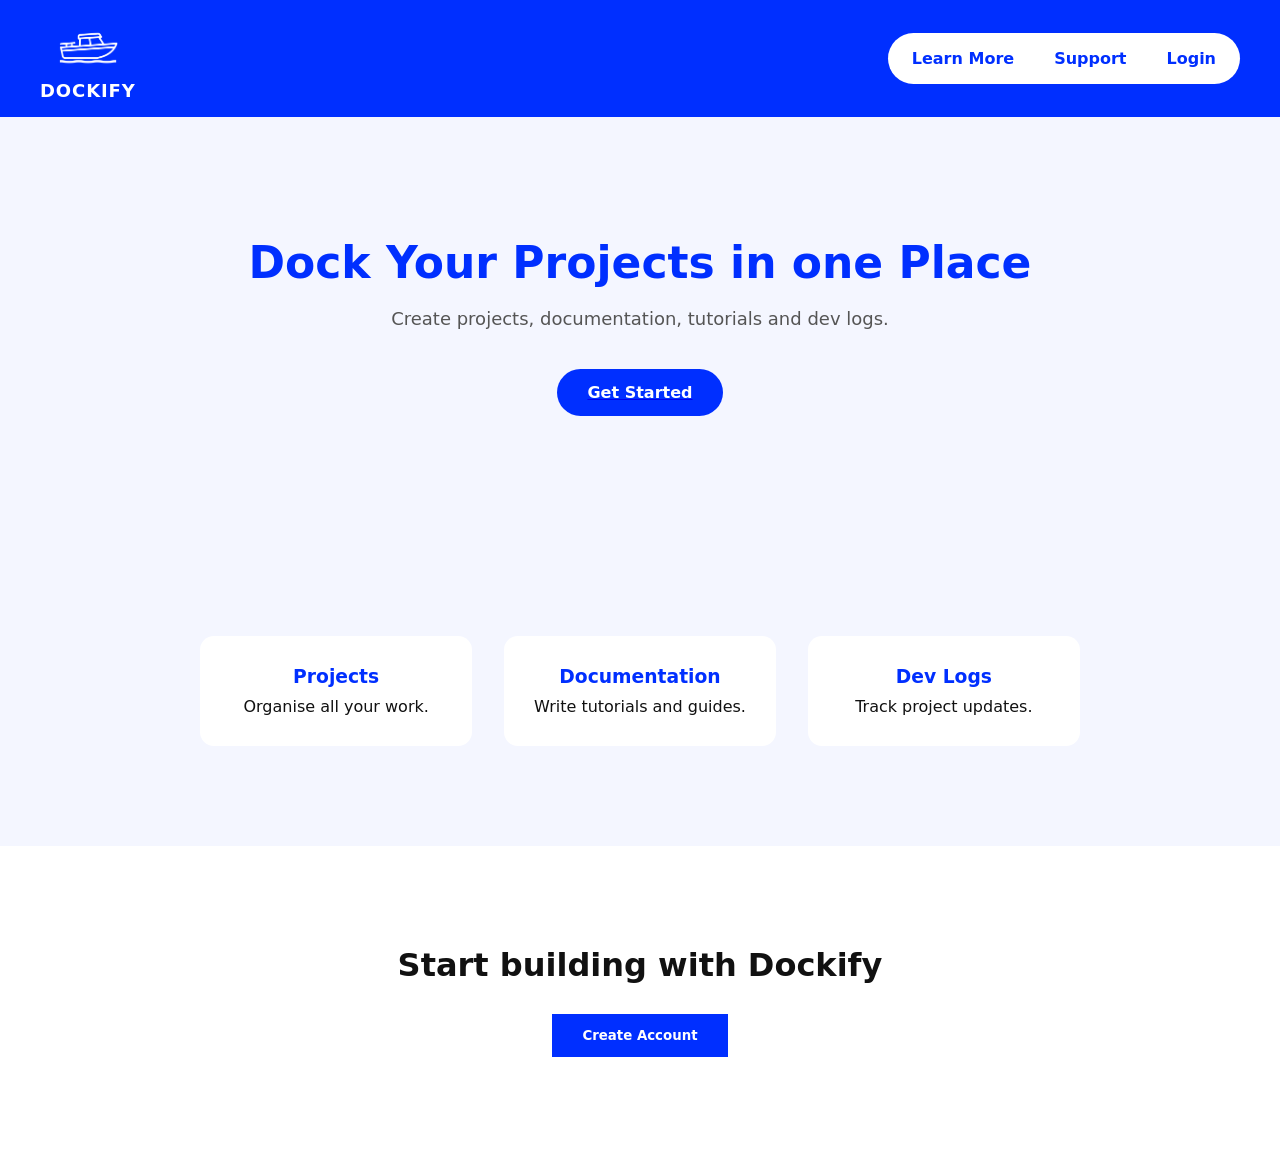
==== index.html @ 8f6afcda "Update index.html" ====
<!DOCTYPE html>
<html lang="en">
<head>
   <title>Home | Dockify</title>
    <meta charset="UTF-8">
    <link rel="stylesheet" href="../mixed.css">
    <script src="../scripts.js" defer></script>
    <link rel="icon" href="../media/favicon.png" type="image/x-icon">
    <meta name="viewport" content="width=device-width, initial-scale=1.0">
    <meta property="og:title" content="Home | Dockify" />
    <meta property="og:description" content="Dockify is an all in one platform to create docs, update logs & more!" />
    <meta property="og:image" src="../meida/favicon.png" />
    <meta name="theme-color" content="#002fff">
</head>
<body>

<header class="header">

<div class="logo">
<img src="../media/logo.png">
<div class="logo-text">DOCKIFY</div>
</div>

<nav class="nav">
<a href="https://dockiffy.netlify.app/learn-more">Learn More</a>
<a href="https://dockiffy.netlify.app/support">Support</a>
<a href="https://dockiffy.netlify.app/login">Login</a>
</nav>

</header>


<section class="hero">

<h1>Dock Your Projects in one Place</h1>

<p>Create projects, documentation, tutorials and dev logs.</p>

<a href="https://dockiffy.netlify.app/login"><div>Get Started</div></a>

</section>


<section class="features">

<div class="feature">
<h3>Projects</h3>
<p>Organise all your work.</p>
</div>

<div class="feature">
<h3>Documentation</h3>
<p>Write tutorials and guides.</p>
</div>

<div class="feature">
<h3>Dev Logs</h3>
<p>Track project updates.</p>
</div>

</section>


<section class="cta">

<h2>Start building with Dockify</h2>

<button>Create Account</button>

</section>
</body>
</html>
---- mixed.css ----
* {
  margin: 0;
  padding: 0;
  box-sizing: border-box;
  font-family: system-ui;
  transition: all .25s ease;
}

body {
  min-height: 100vh;
  display: flex;
  flex-direction: column;
  background: #f4f6ff;
  color: #111;
}

/* HEADER */

.header {
  display: flex;
  justify-content: space-between;
  align-items: center;
  padding: 16px 40px;
  background: #002fff;
  animation: headerLoad .6s ease forwards;
}

/* LOGO */

.logo {
  display: flex;
  flex-direction: column;
  align-items: center;
  gap: 4px;
  color: white;
}

.logo img {
  width: 60px;
}

.logo-text {
  font-size: 18px;
  font-weight: 700;
  letter-spacing: .05em;
}

/* NAVIGATION */

.nav {
  display: flex;
  align-items: stretch;
  gap: 4px;
  padding: 6px;
  background: white;
  border-radius: 40px;
}

/* NAV LINKS */

.nav a {
  display: flex;
  align-items: center;
  justify-content: center;
  padding: 10px 18px;
  font-weight: 600;
  text-decoration: none;
  color: #002fff;
  position: relative;
}

.nav a:hover {
  background: #002fff;
  color: white;
  border-radius: 50px;
}

/*.nav a::after {
  content: "";
  position: absolute;
  inset: -6px;
  border: 3px solid #002fff;
  border-radius: 30px;
  opacity: 0;
  transform: scale(.9);
}

.nav a:hover::after {
  opacity: 1;
  transform: scale(1);
}*/

/* HERO */

.hero {
  display: flex;
  flex-direction: column;
  align-items: center;
  text-align: center;
  padding: 120px 20px;
  max-width: 900px;
  margin: auto;
  animation: fadeUp .8s ease forwards;
}

.hero h1 {
  font-size: 44px;
  margin-bottom: 20px;
  color: #002fff;
}

.hero p {
  max-width: 620px;
  font-size: 18px;
  margin-bottom: 40px;
  color: #555;
}

.hero div {
  backdrop-filter: blur(8px);
  -webkit-backdrop-filter: blur(8px);
  padding: 14px 30px;
  border-radius: 50px;
  background: #002fff;
  color: white;
  font-weight: 600;
  cursor: pointer;
}

/* FEATURES */

.features {
  display: grid;
  grid-template-columns: repeat(3,1fr);
  gap: 32px;
  max-width: 1100px;
  margin: 100px auto;
  padding: 0 20px;
  animation: fadeUp 1s ease forwards;
}

.feature {
  background: white;
  padding: 30px;
  border-radius: 14px;
  text-align: center;
}

.feature h3 {
  margin-bottom: 10px;
  color: #002fff;
}

/* CTA */

.cta {
  padding: 100px 20px;
  text-align: center;
  background: white;
  animation: fadeUp 1.2s ease forwards;
}

.cta h2 {
  font-size: 32px;
  margin-bottom: 30px;
}

.cta button {
  padding: 14px 30px;
  border: none;
  background: #002fff;
  color: white;
  font-weight: 600;
  cursor: pointer;
}

/* FOOTER */

.footer {
  margin-top: auto;
  padding: 40px;
  text-align: center;
  background: #002fff;
  color: white;
}

/* PAGE LOAD */

@keyframes headerLoad {
  from {
    opacity: 0;
    transform: translateY(-40px);
  }
  to {
    opacity: 1;
    transform: translateY(0);
  }
}

@keyframes fadeUp {
  from {
    opacity: 0;
    transform: translateY(30px);
  }
  to {
    opacity: 1;
    transform: translateY(0);
  }
}

/* RESPONSIVE */

@media (max-width: 900px) {
  .features {
    grid-template-columns: 1fr;
  }

  .hero h1 {
    font-size: 34px;
  }
}

@media (max-width: 600px) {
  .nav {
    padding: 4px;
  }

  .nav a {
    padding: 8px 12px;
  }

  .hero {
    padding: 90px 20px;
  }
}
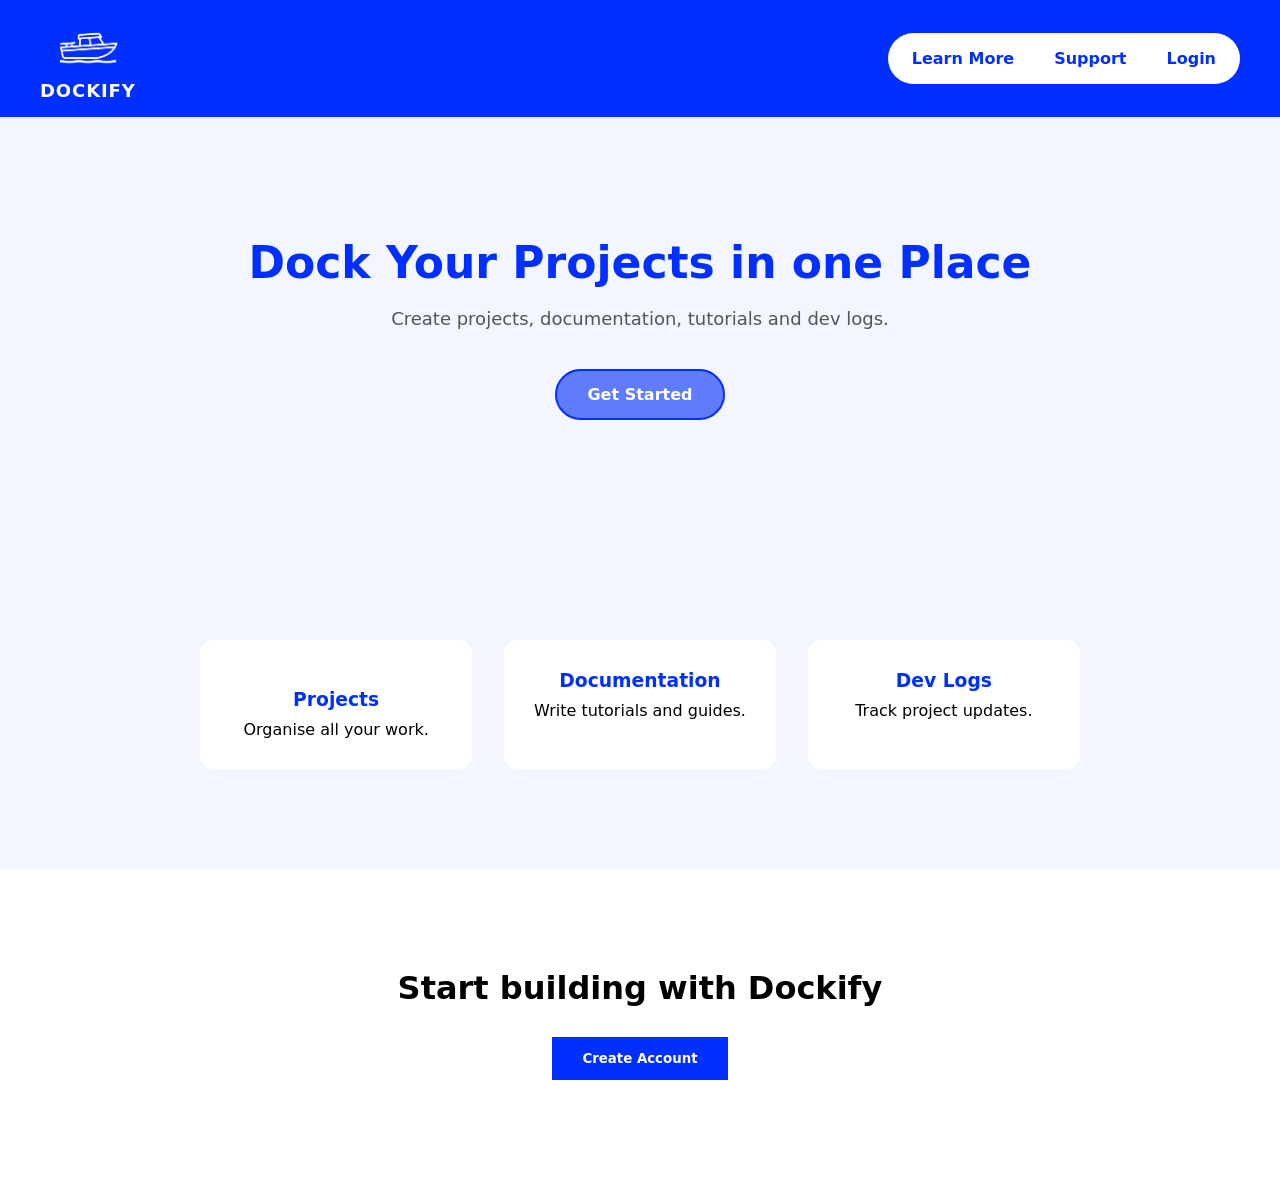
==== commit 5b0d1df4: "Update index.html" ====
--- a/index.html
+++ b/index.html
@@ -9,7 +9,7 @@
     <meta name="viewport" content="width=device-width, initial-scale=1.0">
     <meta property="og:title" content="Home | Dockify" />
     <meta property="og:description" content="Dockify is an all in one platform to create docs, update logs & more!" />
-    <meta property="og:image" src="../meida/favicon.png" />
+    <meta property="og:image" content="https://dockiffy.netlify.app/meida/favicon.png" />
     <meta name="theme-color" content="#002fff">
 </head>
 <body>
@@ -31,20 +31,13 @@
 
 
 <section class="hero">
-
 <h1>Dock Your Projects in one Place</h1>
-
 <p>Create projects, documentation, tutorials and dev logs.</p>
-
-<a href="https://dockiffy.netlify.app/login"><div>Get Started</div></a>
-
+<a href="https://dockiffy.netlify.app/login" class="button">Get Started</a>
 </section>
 
-
 <section class="features">
-
-<div class="feature">
-<h3>Projects</h3>
+<div class="feature"><img src=""><h3>Projects</h3>
 <p>Organise all your work.</p>
 </div>
 
--- a/mixed.css
+++ b/mixed.css
@@ -11,7 +11,7 @@
   display: flex;
   flex-direction: column;
   background: #f4f6ff;
-  color: #111;
+  color: #11111;
 }
 
 /* HEADER */
@@ -75,20 +75,10 @@
   border-radius: 50px;
 }
 
-/*.nav a::after {
-  content: "";
-  position: absolute;
-  inset: -6px;
-  border: 3px solid #002fff;
-  border-radius: 30px;
-  opacity: 0;
-  transform: scale(.9);
-}
-
-.nav a:hover::after {
-  opacity: 1;
-  transform: scale(1);
-}*/
+/*
+.nav a::after { content: ""; position: absolute; inset: -6px; border: 3px solid #002fff; border-radius: 30px; opacity: 0; transform: scale(.9); }
+.nav a:hover::after {o pacity: 1; transform: scale(1); } 
+*/
 
 /* HERO */
 
@@ -116,15 +106,19 @@
   color: #555;
 }
 
-.hero div {
-  backdrop-filter: blur(8px);
-  -webkit-backdrop-filter: blur(8px);
+.button {
+  text-decoration: none;
+  border: 2px solid #002fff;  
   padding: 14px 30px;
   border-radius: 50px;
-  background: #002fff;
+  background: #1e46f8b0;
   color: white;
   font-weight: 600;
   cursor: pointer;
+}
+
+.button:hover {
+
 }
 
 /* FEATURES */
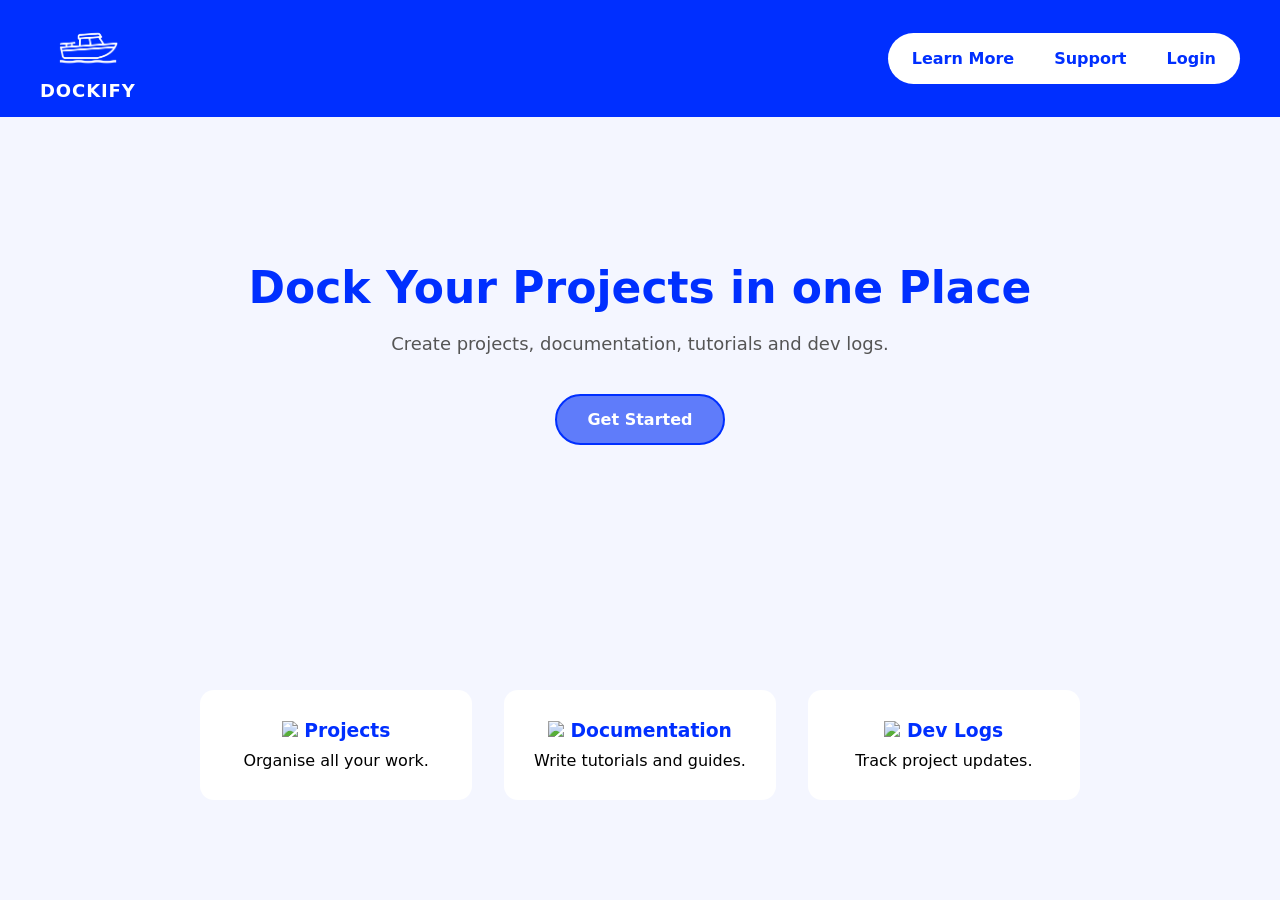
==== commit fe399999: "Update index.html" ====
--- a/index.html
+++ b/index.html
@@ -36,30 +36,25 @@
 <a href="https://dockiffy.netlify.app/login" class="button">Get Started</a>
 </section>
 
+   
 <section class="features">
-<div class="feature"><img src=""><h3>Projects</h3>
-<p>Organise all your work.</p>
-</div>
+<div class="feature"><h3><img src="../media/projects"> Projects</h3>
+<p>Organise all your work.</p></div>
 
-<div class="feature">
-<h3>Documentation</h3>
-<p>Write tutorials and guides.</p>
-</div>
+<div class="feature"><h3><img src="../media/projects"> Documentation</h3>
+<p>Write tutorials and guides.</p></div>
 
-<div class="feature">
-<h3>Dev Logs</h3>
-<p>Track project updates.</p>
-</div>
-
+<div class="feature"><h3><img src="../media/projects"> Dev Logs</h3>
+<p>Track project updates.</p></div>
 </section>
 
 
-<section class="cta">
-
+<!-- <section class="cta">
 <h2>Start building with Dockify</h2>
 
 <button>Create Account</button>
+</section> -->
 
-</section>
+   
 </body>
 </html>
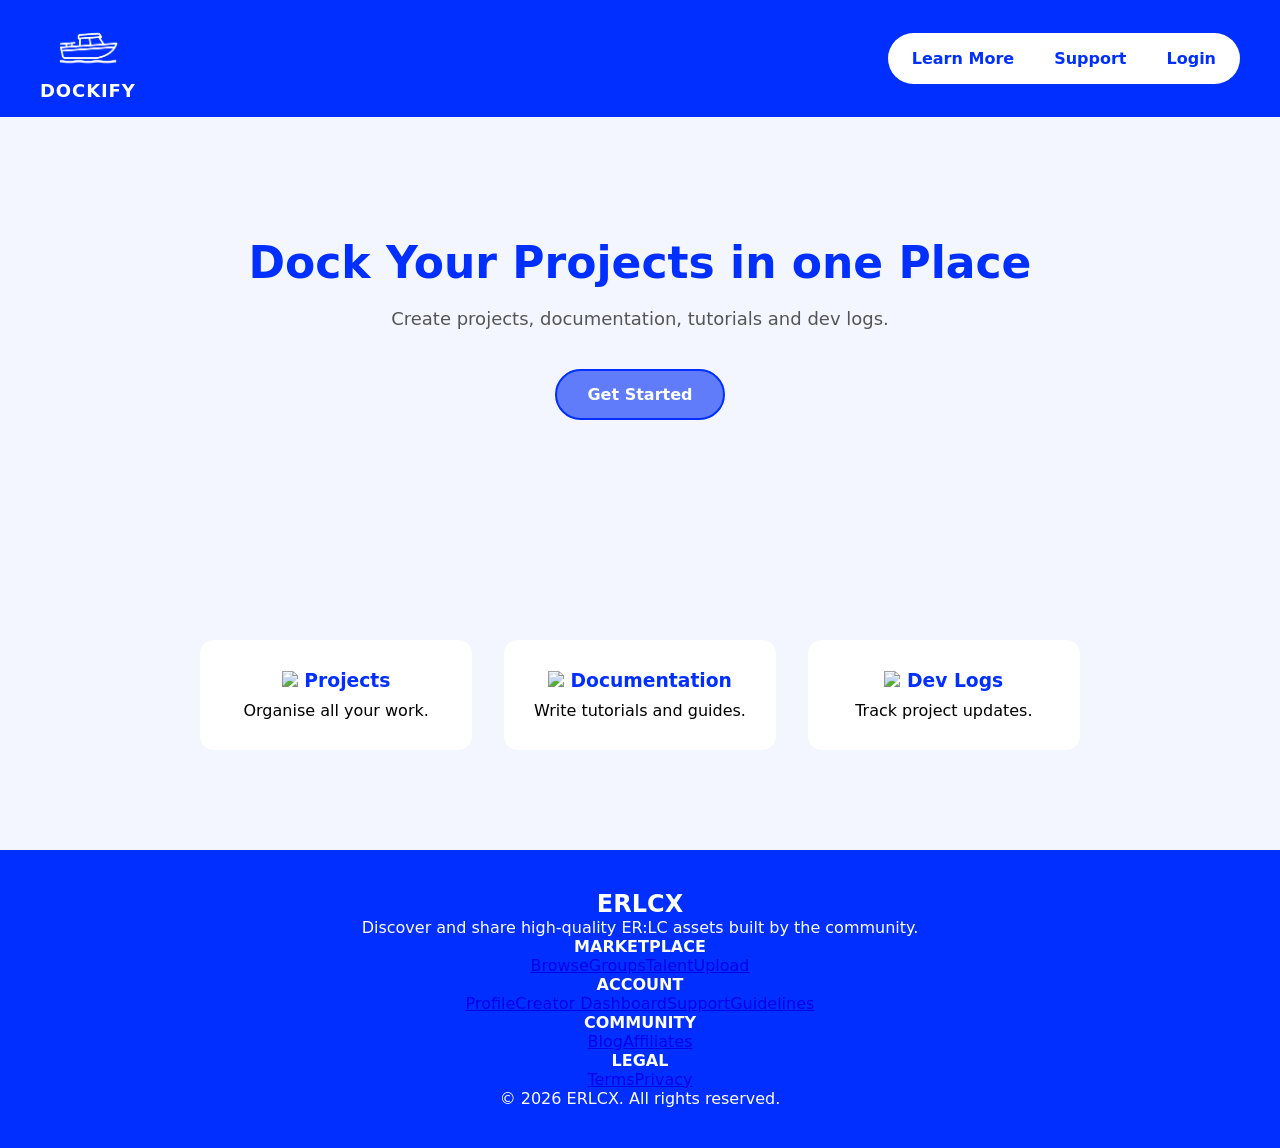
==== commit 82006599: "Update index.html" ====
--- a/index.html
+++ b/index.html
@@ -55,6 +55,7 @@
 <button>Create Account</button>
 </section> -->
 
+   <the-legal></the-legal>
    
 </body>
 </html>
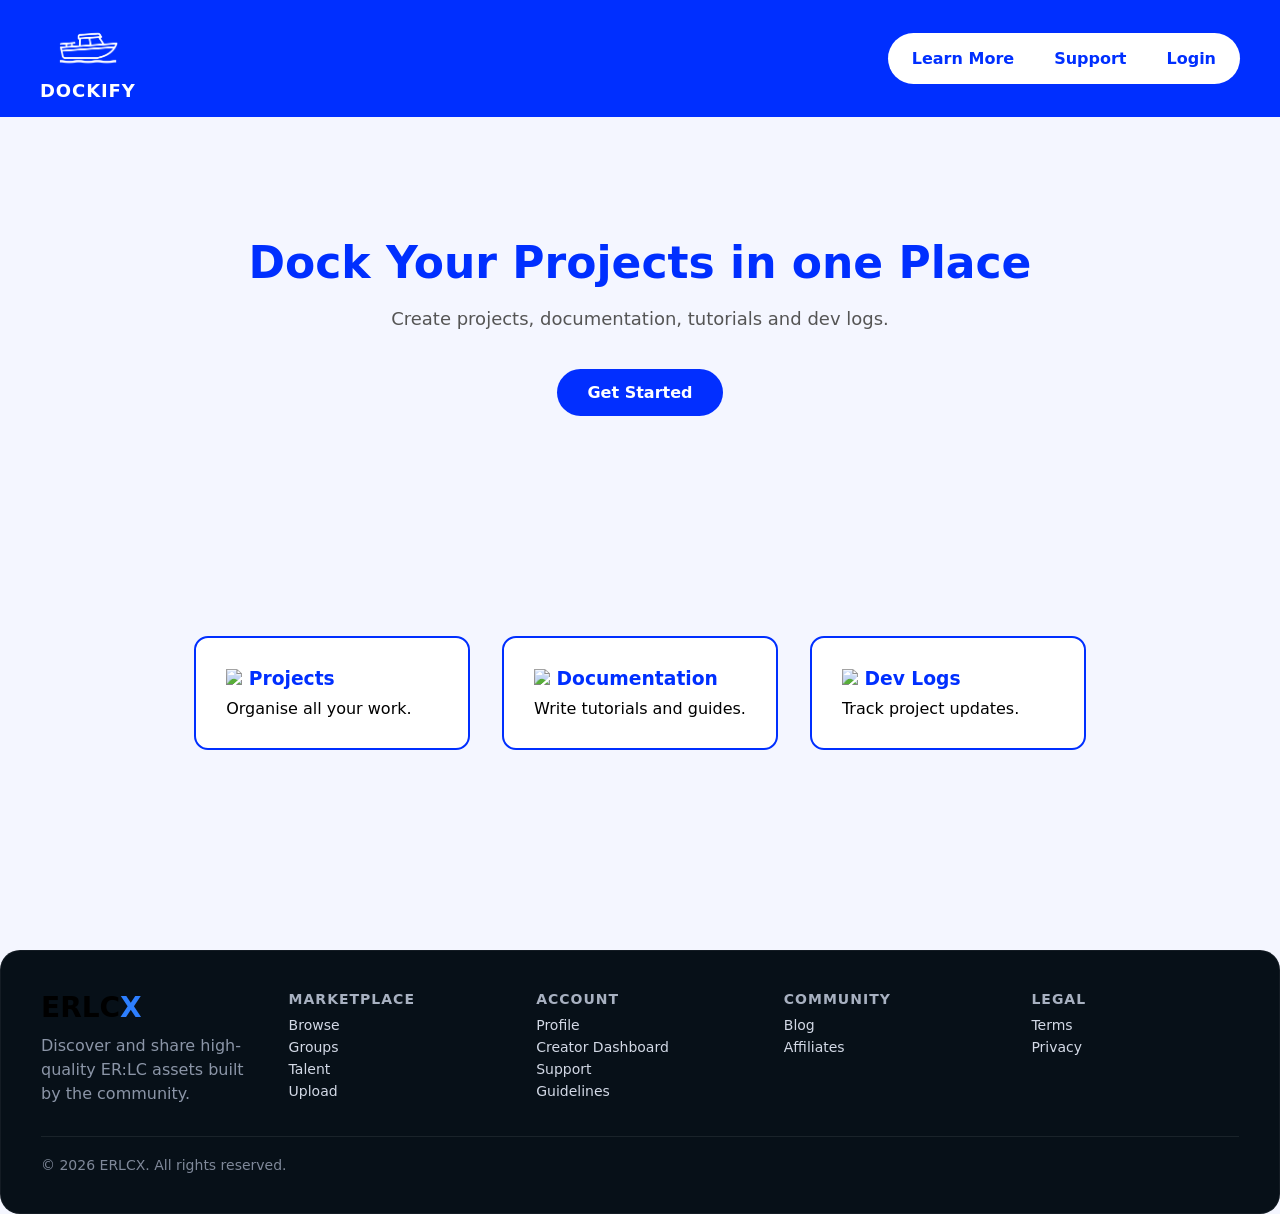
==== commit c57525e8: "Update index.html" ====
--- a/index.html
+++ b/index.html
@@ -11,6 +11,17 @@
     <meta property="og:description" content="Dockify is an all in one platform to create docs, update logs & more!" />
     <meta property="og:image" content="https://dockiffy.netlify.app/meida/favicon.png" />
     <meta name="theme-color" content="#002fff">
+
+   
+    <script src="https://cdn.jsdelivr.net/npm/@supabase/supabase-js"></script>
+    <script>
+
+const supabase = supabase.createClient(
+"https://lajcdyfxtrmmwoljshke.supabase.co",
+"eyJhbGciOiJIUzI1NiIsInR5cCI6IkpXVCJ9.eyJpc3MiOiJzdXBhYmFzZSIsInJlZiI6ImxhamNkeWZ4dHJtbXdvbGpzaGtlIiwicm9sZSI6ImFub24iLCJpYXQiOjE3NzM1Njg5ODEsImV4cCI6MjA4OTE0NDk4MX0.7kv0g5OCiG0OrZg1979Q8rW5Dz_GArfEPlxHmQv_9bk"
+)
+
+</script>
 </head>
 <body>
 
--- a/mixed.css
+++ b/mixed.css
@@ -107,11 +107,10 @@
 }
 
 .button {
-  text-decoration: none;
-  border: 2px solid #002fff;  
+  text-decoration: none;  
   padding: 14px 30px;
   border-radius: 50px;
-  background: #1e46f8b0;
+  background: #022fff;
   color: white;
   font-weight: 600;
   cursor: pointer;
@@ -134,10 +133,11 @@
 }
 
 .feature {
+  border: 2px solid #002fff;
   background: white;
   padding: 30px;
   border-radius: 14px;
-  text-align: center;
+  text-align: left;
 }
 
 .feature h3 {
@@ -145,37 +145,61 @@
   color: #002fff;
 }
 
-/* CTA */
-
-.cta {
-  padding: 100px 20px;
-  text-align: center;
-  background: white;
-  animation: fadeUp 1.2s ease forwards;
-}
-
-.cta h2 {
-  font-size: 32px;
-  margin-bottom: 30px;
-}
-
-.cta button {
-  padding: 14px 30px;
-  border: none;
-  background: #002fff;
-  color: white;
-  font-weight: 600;
-  cursor: pointer;
-}
-
 /* FOOTER */
 
 .footer {
-  margin-top: auto;
-  padding: 40px;
-  text-align: center;
-  background: #002fff;
-  color: white;
+margin-top:100px;
+padding:40px;
+background:#071018;
+border-radius:20px;
+border:1px solid rgba(255,255,255,0.05);
+}
+
+.footer-grid{
+display:grid;
+grid-template-columns:repeat(auto-fit,minmax(180px,1fr));
+gap:40px;
+}
+
+.footer-brand h2{
+font-size:28px;
+}
+
+.footer-brand span{
+color:#2d7fff;
+}
+
+.footer-brand p{
+margin-top:10px;
+color:#8b95a7;
+line-height:1.5;
+}
+
+.footer-column h4{
+font-size:14px;
+letter-spacing:1px;
+color:#a8b1c1;
+margin-bottom:10px;
+}
+
+.footer-column a{
+display:block;
+text-decoration:none;
+color:#d3d9e6;
+margin:6px 0;
+font-size:14px;
+}
+
+.footer-column a:hover{
+color: #2d7fff;
+}
+
+.footer-bottom{
+margin-top:30px;
+padding-top:20px;
+border-top:1px solid rgba(255,255,255,0.08);
+color:#7f8899;
+font-size:14px;
 }
 
 /* PAGE LOAD */
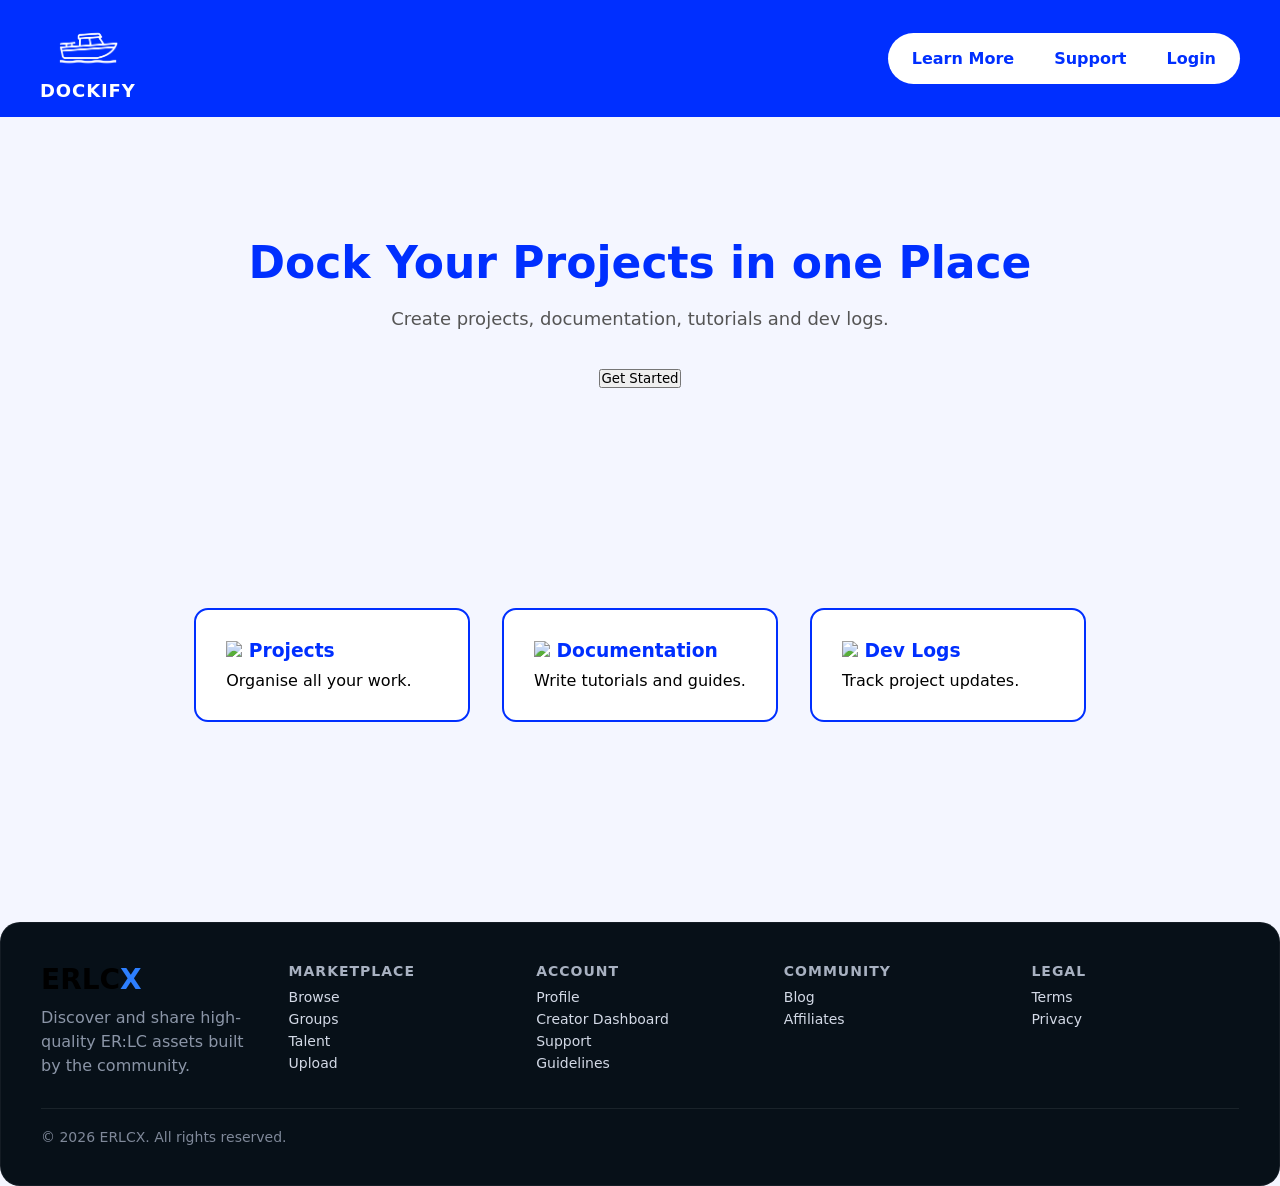
==== commit 68c5de60: "Update index.html" ====
--- a/index.html
+++ b/index.html
@@ -19,7 +19,18 @@
 const supabase = supabase.createClient(
 "https://lajcdyfxtrmmwoljshke.supabase.co",
 "eyJhbGciOiJIUzI1NiIsInR5cCI6IkpXVCJ9.eyJpc3MiOiJzdXBhYmFzZSIsInJlZiI6ImxhamNkeWZ4dHJtbXdvbGpzaGtlIiwicm9sZSI6ImFub24iLCJpYXQiOjE3NzM1Njg5ODEsImV4cCI6MjA4OTE0NDk4MX0.7kv0g5OCiG0OrZg1979Q8rW5Dz_GArfEPlxHmQv_9bk"
-)
+);
+
+async function signup() {
+
+const { data, error } = await supabase.auth.signUp({
+email: "test@email.com",
+password: "12345678"
+})
+
+console.log(data)
+
+}
 
 </script>
 </head>
@@ -44,7 +55,7 @@
 <section class="hero">
 <h1>Dock Your Projects in one Place</h1>
 <p>Create projects, documentation, tutorials and dev logs.</p>
-<a href="https://dockiffy.netlify.app/login" class="button">Get Started</a>
+<button class=button" onclick="signup()">Get Started</button>
 </section>
 
    
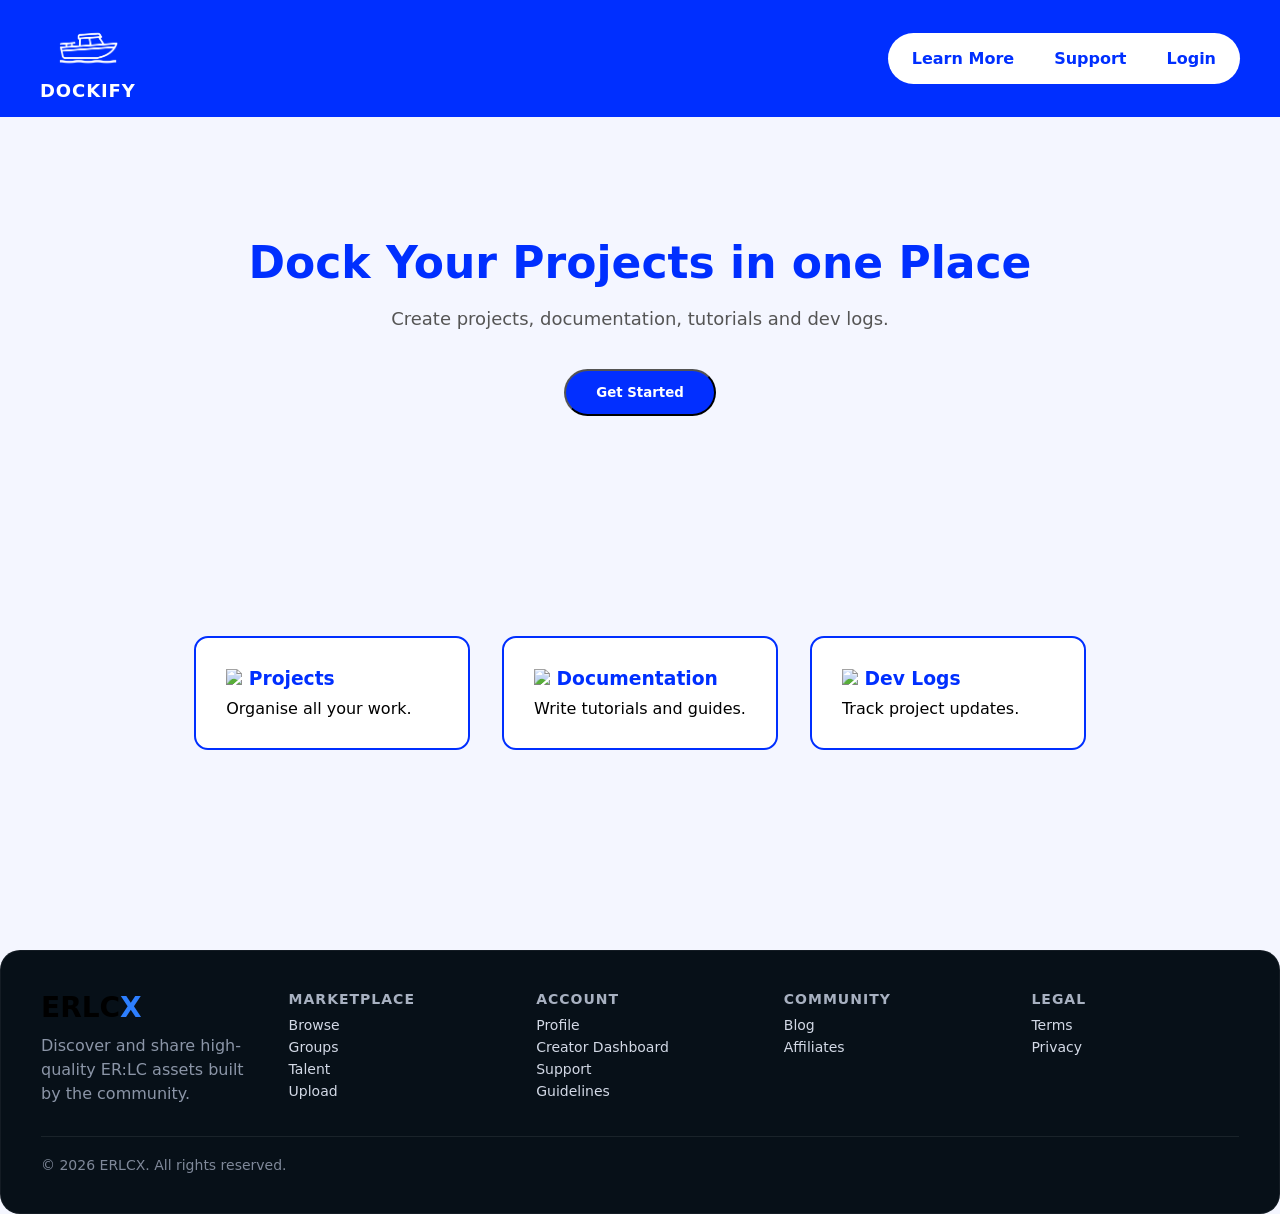
==== commit f158ddf2: "Update index.html" ====
--- a/index.html
+++ b/index.html
@@ -55,7 +55,7 @@
 <section class="hero">
 <h1>Dock Your Projects in one Place</h1>
 <p>Create projects, documentation, tutorials and dev logs.</p>
-<button class=button" onclick="signup()">Get Started</button>
+<button class="button" onclick="signup()">Get Started</button>
 </section>
 
    
